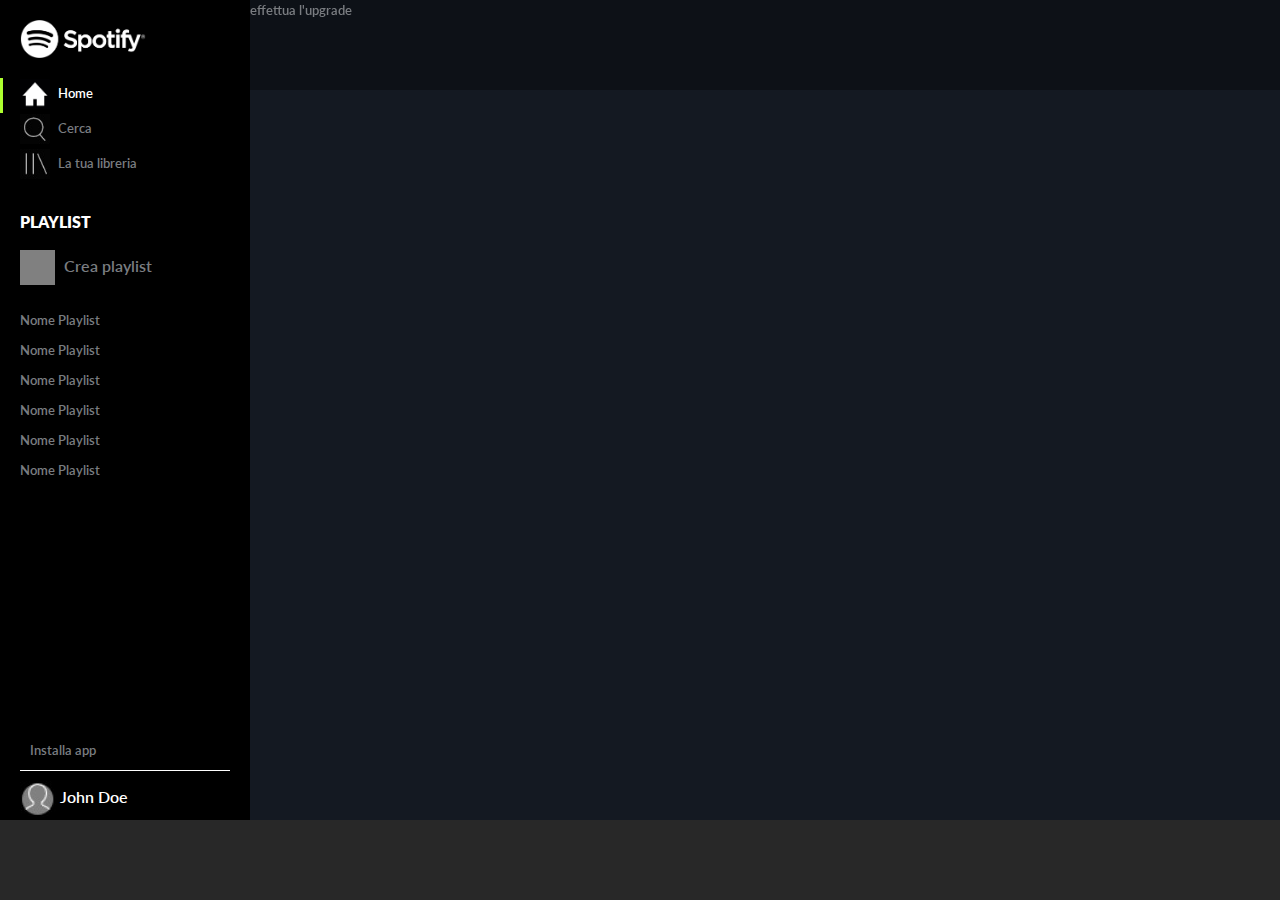
==== index.html @ 32f3afc7 "aggiunti link al nav e cambio colori del sito" ====
<!DOCTYPE html>
<html lang="it" dir="ltr">
  <head>
    <meta charset="utf-8">
    <title>Spotify ms</title>
    <meta name="viewport" content="width-device-width, initial-scale=1.0">
    <!-- Gfonts -->
    <link href="https://fonts.googleapis.com/css2?family=Lato:wght@100;300;400;700;900&display=swap" rel="stylesheet">
    <link href="https://fonts.googleapis.com/css2?family=Montserrat:wght@400;500;600;700;800;900&display=swap" rel="stylesheet">
    <!-- fontawesome -->
    <link rel="stylesheet" href="https://cdnjs.cloudflare.com/ajax/libs/font-awesome/5.15.1/css/all.css" integrity="sha512-f73UKwzP1Oia45eqHpHwzJtFLpvULbhVpEJfaWczo/ZCV5NWSnK4vLDnjTaMps28ocZ05RbI83k2RlQH92zy7A==" crossorigin="anonymous" />
    <!-- bootstrapCDN -->
    <link rel="stylesheet" href="https://stackpath.bootstrapcdn.com/bootstrap/3.4.1/css/bootstrap.min.css" integrity="sha384-HSMxcRTRxnN+Bdg0JdbxYKrThecOKuH5zCYotlSAcp1+c8xmyTe9GYg1l9a69psu" crossorigin="anonymous">
    <!-- ms_CSS -->
    <link rel="stylesheet" href="css/style.css">
  </head>

  <body>
    <!-- wrapper: dimensione viewport-->
    <div id="ms_wrapper">
      <!-- main -->
      <main>

        <!-- ms_main_nav: nav sinistra -->
        <section id="ms_main_nav">
          <div class="ms_nav_top">
            <div class="ms_nav_logo">
              <a href=""><img class="hidden-xs" src="img/Spotify_Logo.png" alt="Logo Spotify"></a>
              <a href=""><img class="visible-xs-block" src="img/spotify_xs.jpeg" alt=""></a>
            </div>

            <div class="ms_nav_menu hidden-xs">
              <ul>
                <li class="ms_active_nav">
                  <a href="">
                    <img src="img/home_nav.jpeg" alt="Home">
                    Home
                  </a>
                </li>
                <li>
                  <a href="">
                    <img src="img/search_nav.jpeg" alt="Search">
                    Cerca
                  </a>
                </li>
                <li>
                  <a href="">
                    <img src="img/libreria_nav.jpeg" alt="Libreria">
                    La tua libreria
                  </a>
                </li>
              </ul>
            </div>
            <!-- nav xs -->
            <div class="ms_nav_menu_xs visible-xs-block">
              <ul>
                <li>
                  <a href=""><img src="img/home_nav.jpeg" alt="Home"></a>
                </li>
                <li>
                  <a href=""><img src="img/search_nav.jpeg" alt="Search"></a>
                </li>
                <li>
                  <a href=""><img src="img/libreria_nav.jpeg" alt="Libreria"></a>
                </li>
              </ul>
            </div>
            <!-- /nav xs -->

            <div class="ms_nav_playlist hidden-xs">
              <h2>PLAYLIST</h2>
              <a href="#" class="ms_btn">
                <span class="ms_plus_playlist">
                  <i class="fas fa-plus"></i>
                  Crea playlist
                </span>
              </a>
              <ul id="ms_playlists">
                <li><a href="">Nome Playlist</a></li>
                <li><a href="">Nome Playlist</a></li>
                <li><a href="">Nome Playlist</a></li>
                <li><a href="">Nome Playlist</a></li>
                <li><a href="">Nome Playlist</a></li>
                <li><a href="">Nome Playlist</a></li>
              </ul>
            </div>
          </div>

          <div id="ms_nav_bottom" class="hidden-xs">
            <a href="#">
              <i class="far fa-arrow-alt-circle-down"></i>
              Installa app
            </a>
            <span>
              <img src="img/john_doe.jpeg" alt="portrait">
              John Doe
            </span>
          </div>
          <!-- ms_bottom XS -->
          <div id="ms_nav_bottom_xs">
            <a href=""><i class="far fa-arrow-alt-circle-down"></i></a>
            <img src="img/john_doe.jpeg" alt="portrait">
          </div>
          <!-- /ms_bottom XS -->
        </section>
        <!-- /ms_main_nav: nav sinistra -->

        <!-- ms_main_content: corpo centrale -->
        <section id="ms_main_content">
          <div class="ms_btn_upgrade">
            <a href="#">effettua l'upgrade</a>
          </div>
        </section>
        <!-- /ms_main_content: corpo centrale -->
      </main>
      <!-- /main -->

      <!-- footer -->
      <footer>
      </footer>
      <!-- /footer -->

    </div>
    <!-- /wrapper: dimensione viewport-->
  </body>

</html>
---- css/style.css ----
*{
  box-sizing: border-box;
  margin: 0;
  padding: 0;
}

body{
  background: black;
  font-family: 'Lato', sans-serif;

}
h2{
  font-size: 16px;
  font-weight: 800;
  color: white;
  margin-bottom: 0;
}
a{
  color: #7A7D81;
  font-weight: 600;
  font-size: 13px;
}
a:hover{
  text-decoration: none;
  color: white;
}

/* <!-- wrapper: dimensione viewport--> */
#ms_wrapper{
  width: 100%;
  height: 100vh;
  background: black;
}
/* <!-- /wrapper: dimensione viewport--> */

/* <!-- main --> */
#ms_wrapper main{
  display: flex;
  height: calc(100% - 80px);
  background: gray;
  overflow-y: hidden;
}

/* <!-- ms_main_nav: nav sinistra --> */
main #ms_main_nav{
  /* background: yellow; */
  /* padding: 20px; */
  width: 250px;
  height: 100%;
  overflow-y: hidden;
  min-height: 480px;
}

#ms_main_nav .ms_nav_top{
  background: black;
  display: flex;
  flex-direction: column;
  width: 100%;
  height: calc(100% - 90px);
  padding: 20px;
  overflow: hidden;
}

.ms_nav_top .ms_nav_logo img{
  width: 60%;
}

.ms_nav_top .ms_nav_menu{
  /* background: pink; */
}
.ms_nav_menu ul{
  padding: 20px 0 0;
  list-style: none;
  /* background: gray; */
}
.ms_nav_menu li{
  height: 35px;
  line-height: 30px;
  /* border: 1px solid black; */
}
.ms_active_nav{
  padding-left: 17px;
  margin-left: -20px;
  border-left: 3px solid #ADFF2F;
}
.ms_active_nav a{
  color: white;
}
.ms_nav_menu li img{
  background: black;
  max-width: 30px;
  min-height: 30px;
  margin-right: 5px;
}

.ms_nav_top .ms_nav_playlist{
  padding: 0 0 20px;
  overflow: hidden;
  /* background: pink; */
}


.ms_nav_playlist .ms_btn{
  display: inline-block;
  margin: 20px 0;
  text-decoration: none;
  color: #7A7D81;
  font-size: 16px;
}
.ms_btn .ms_plus_playlist i{
  display: inline-block;
  width: 35px;
  height: 35px;
  line-height: 35px;
  margin-right: 5px;
  background-color: gray;
  color: black;
  text-align: center;
  vertical-align: middle;
}
.ms_btn:hover{
  color: white;
}
.ms_btn:hover i{
  color: white;
}

.ms_nav_playlist ul{
  list-style: none;
}
.ms_nav_playlist #ms_playlists{
  height: 60%;
  overflow-y: auto;
}
.ms_nav_playlist li{
  height: 30px;
  line-height: 30px;
}


#ms_nav_bottom{
  width: 100%;
  height: 90px;
  padding: 10px 20px;
  background: black;
}
#ms_nav_bottom a{
  display: inline-block;
  padding-bottom: 10px;
}
#ms_nav_bottom i{
  margin-right: 10px;
}
#ms_nav_bottom span{
  display: block;
  font-size: 16px;
  font-weight: 600;
  color: white;
  padding: 10px 0;
  border-top: 1px solid white;
}
/* <!-- /ms_main_nav: nav sinistra --> */

/* <!-- ms_main_content: corpo centrale --> */
#ms_main_content{
  /* height: 100%; */
  width: calc(100% - 250px);
  background: #141922;
  padding: 110px 20px 20px;;
  overflow-y: auto;
}
#ms_main_content .ms_btn_upgrade{
  position: fixed;
  top: 0;
  right: 0;
  width: calc(100% - 250px);
  height: 90px;
  background-color: rgba(0, 0, 0, 0.3);
}
/* <!-- /ms_main_content: corpo centrale --> */
/* <!-- /main --> */

/* <!-- footer --> */
footer{
  width: 100%;
  height: 80px;
  background: #282828;
}
/* <!-- /footer --> */








@media screen and (min-width: 1200px){

}

@media screen and (min-width: 992px) and (max-width: 1199px){

}

@media screen and (min-width: 768px) and (max-width: 991px){

}

@media screen and (max-width: 767px){

  #ms_main_content {
    width: calc(100% - 50px);
  }
  #ms_main_content .ms_btn_upgrade {
    width: calc(100% - 50px);
  }

  main #ms_main_nav {
    width: 50px;
    height: 100%;
    overflow-y: hidden;
    min-height: 480px;
  }
  #ms_main_nav .ms_nav_top {
    padding: 10px;
  }

  .ms_nav_logo img.visible-xs-block{
    min-width: 30px;
  }

  .ms_nav_menu_xs{
    padding-top: 10px;
  }
  .ms_nav_menu_xs img{
    max-width: 30px;
    padding-bottom: 5px;;
  }

  #ms_nav_bottom_xs{
    width: 100%;
    height: 90px;
    padding: 10px;
    background: black;
  }
  #ms_nav_bottom_xs i{
    display: block;
    text-align: center;
    color: #737373;
    padding: 8px 0 20px;
    font-size: 15px;
  }
  #ms_nav_bottom_xs img{
    max-width: 30px;
  }

}
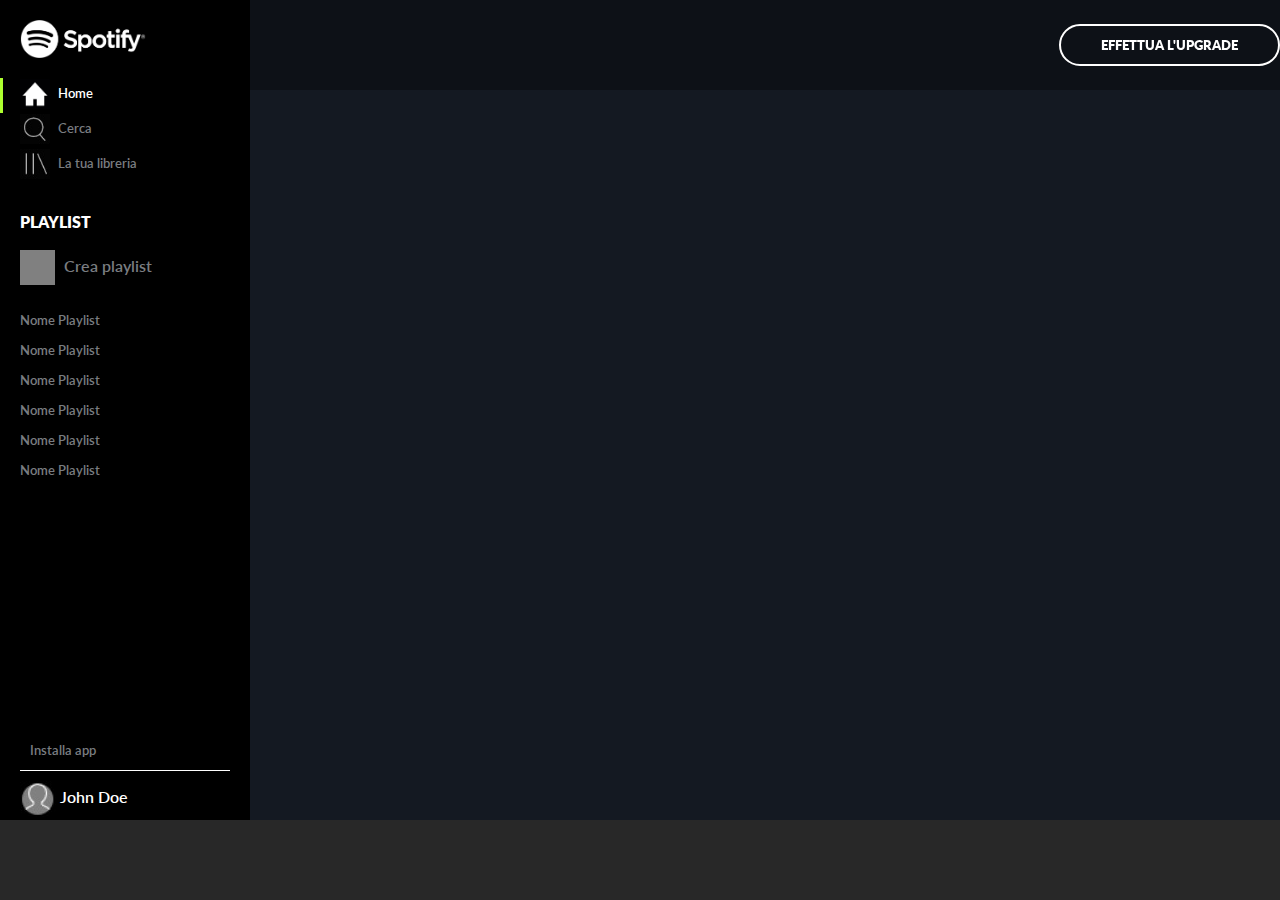
==== commit 5c2956b6: "fixed top & transition" ====
--- a/index.html
+++ b/index.html
@@ -108,7 +108,7 @@
         <!-- ms_main_content: corpo centrale -->
         <section id="ms_main_content">
           <div class="ms_btn_upgrade">
-            <a href="#">effettua l'upgrade</a>
+            <a href="#">EFFETTUA L'UPGRADE</a>
           </div>
         </section>
         <!-- /ms_main_content: corpo centrale -->
--- a/css/style.css
+++ b/css/style.css
@@ -175,7 +175,22 @@
   right: 0;
   width: calc(100% - 250px);
   height: 90px;
+  display: flex;
+  justify-content: flex-end;
+  align-items: center;
   background-color: rgba(0, 0, 0, 0.3);
+}
+.ms_btn_upgrade a{
+  display: block;
+  border: 2px solid white;
+  border-radius: 50px;
+  padding: 10px 40px;
+  font-weight: 800;
+  color: white;
+}
+.ms_btn_upgrade a:hover{
+  transition: padding 0.1s;
+  padding: 15px 45px;
 }
 /* <!-- /ms_main_content: corpo centrale --> */
 /* <!-- /main --> */
@@ -220,7 +235,7 @@
     width: 50px;
     height: 100%;
     overflow-y: hidden;
-    min-height: 480px;
+    min-height: 250px;
   }
   #ms_main_nav .ms_nav_top {
     padding: 10px;
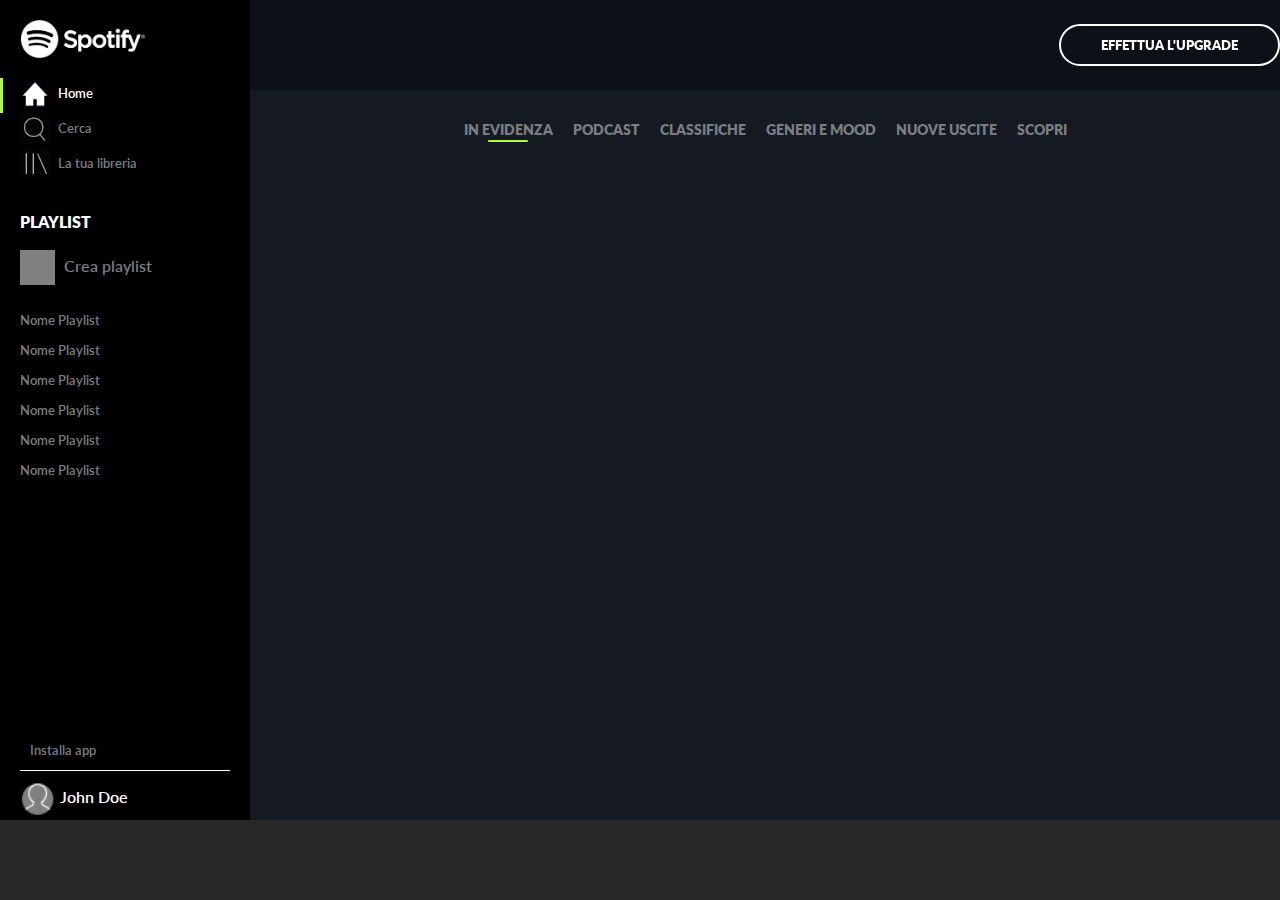
==== commit a2b6dfea: "pager & active" ====
--- a/index.html
+++ b/index.html
@@ -107,9 +107,24 @@
 
         <!-- ms_main_content: corpo centrale -->
         <section id="ms_main_content">
-          <div class="ms_btn_upgrade">
+          <!-- fixed top -->
+          <div id="ms_btn_upgrade">
             <a href="#">EFFETTUA L'UPGRADE</a>
           </div>
+          <!-- /fixed top -->
+
+          <!-- pager -->
+          <div id="pager">
+            <ul>
+              <li class="active"><a href="">in evidenza</a></li>
+              <li><a href="">podcast</a></li>
+              <li><a href="">classifiche</a></li>
+              <li><a href="">generi e mood</a></li>
+              <li><a href="">nuove uscite</a></li>
+              <li><a href="">scopri</a></li>
+            </ul>
+          </div>
+          <!-- /pager -->
         </section>
         <!-- /ms_main_content: corpo centrale -->
       </main>
--- a/css/style.css
+++ b/css/style.css
@@ -23,6 +23,9 @@
 a:hover{
   text-decoration: none;
   color: white;
+}
+ul{
+  list-style: none;
 }
 
 /* <!-- wrapper: dimensione viewport--> */
@@ -162,14 +165,15 @@
 /* <!-- /ms_main_nav: nav sinistra --> */
 
 /* <!-- ms_main_content: corpo centrale --> */
+/* <!-- fixed top --> */
 #ms_main_content{
   /* height: 100%; */
   width: calc(100% - 250px);
   background: #141922;
-  padding: 110px 20px 20px;;
+  padding: 110px 20px 20px;
   overflow-y: auto;
 }
-#ms_main_content .ms_btn_upgrade{
+#ms_main_content #ms_btn_upgrade{
   position: fixed;
   top: 0;
   right: 0;
@@ -180,7 +184,7 @@
   align-items: center;
   background-color: rgba(0, 0, 0, 0.3);
 }
-.ms_btn_upgrade a{
+#ms_btn_upgrade a{
   display: block;
   border: 2px solid white;
   border-radius: 50px;
@@ -188,10 +192,38 @@
   font-weight: 800;
   color: white;
 }
-.ms_btn_upgrade a:hover{
+#ms_btn_upgrade a:hover{
   transition: padding 0.1s;
   padding: 15px 45px;
 }
+/* <!-- /fixed top --> */
+
+/* <!-- pager --> */
+#pager ul{
+  display: flex;
+  justify-content: center;
+  flex-wrap: wrap;
+  text-transform: uppercase;
+}
+#pager .active::after {
+  content: "";
+  display: block;
+  width: 40px;
+  height: 2px;
+  margin: auto;
+  border-radius: 3px;
+  background-color: #ADFF2F;
+}
+#pager li{
+  padding: 10px 10px;
+}
+#pager li a{
+  font-weight: 800;
+  font-size: 14px;
+}
+/* <!-- /pager --> */
+
+
 /* <!-- /ms_main_content: corpo centrale --> */
 /* <!-- /main --> */
 
@@ -227,7 +259,7 @@
   #ms_main_content {
     width: calc(100% - 50px);
   }
-  #ms_main_content .ms_btn_upgrade {
+  #ms_main_content #ms_btn_upgrade {
     width: calc(100% - 50px);
   }
 
@@ -270,4 +302,8 @@
     max-width: 30px;
   }
 
-}
+  #pager li a {
+    font-weight: 600;
+    font-size: 12px;
+  }
+}
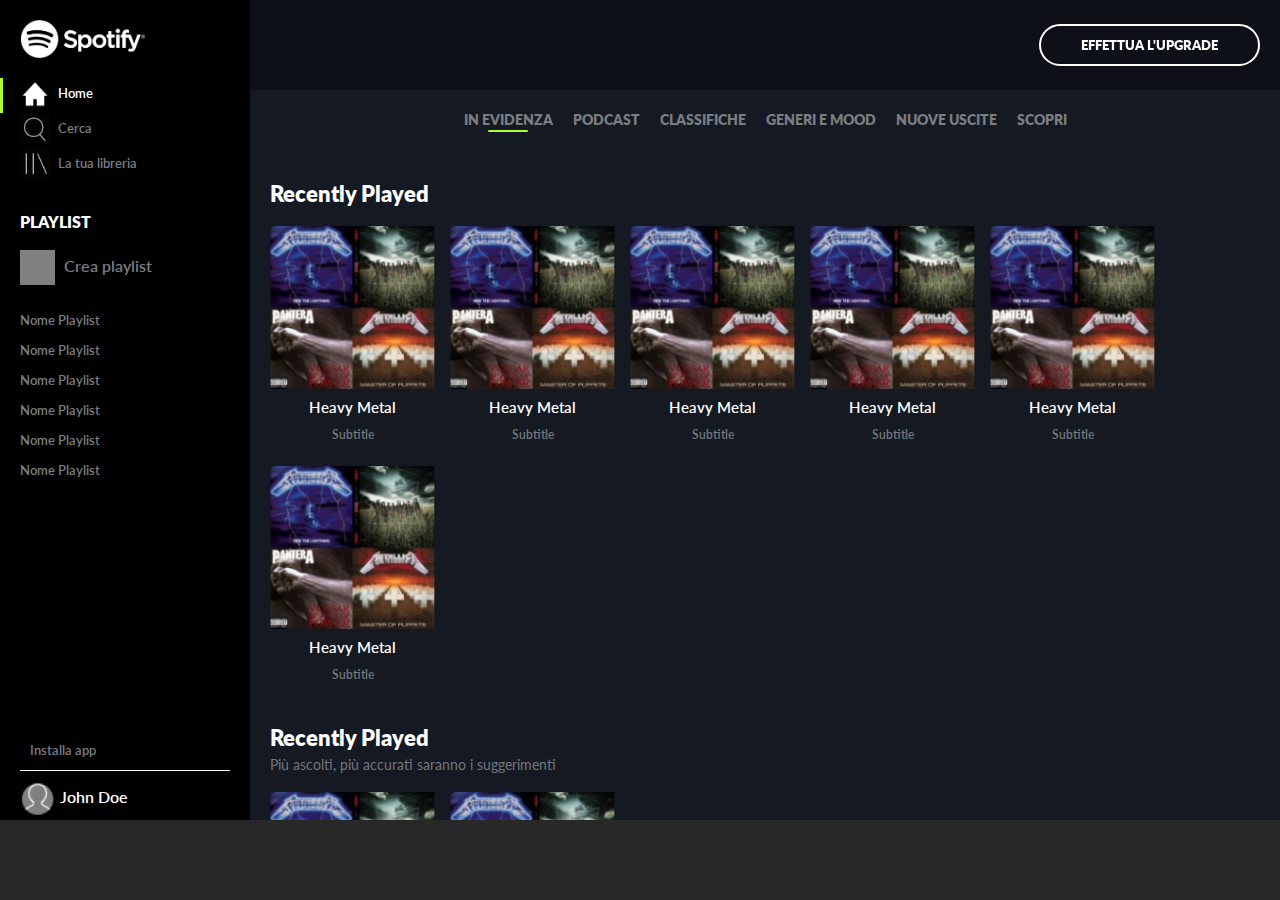
==== commit 499de579: "corpo main completato, responsive, layover" ====
--- a/index.html
+++ b/index.html
@@ -114,9 +114,9 @@
           <!-- /fixed top -->
 
           <!-- pager -->
-          <div id="pager">
+          <div id="ms_pager">
             <ul>
-              <li class="active"><a href="">in evidenza</a></li>
+              <li class="ms_active"><a href="">in evidenza</a></li>
               <li><a href="">podcast</a></li>
               <li><a href="">classifiche</a></li>
               <li><a href="">generi e mood</a></li>
@@ -125,6 +125,150 @@
             </ul>
           </div>
           <!-- /pager -->
+
+          <!-- categorie musica -->
+          <div id="ms_category">
+            <div class="ms_recently">
+              <h2>Recently Played</h2>
+              <div class="ms_section_music">
+                <div class="ms_album">
+                  <a href="">
+                    <div class="ms_album_item">
+                      <img src="img/heavy-metal.jpeg" alt="Heavy Metal">
+                      <div class="album_item_layover">
+                        <i class="far fa-play-circle"></i>
+                      </div>
+                    </div>
+                    <h4>Heavy Metal</h4>
+                    <figcaption>Subtitle</figcaption>
+                  </a>
+                </div>
+                <div class="ms_album">
+                  <a href="">
+                    <div class="ms_album_item">
+                      <img src="img/heavy-metal.jpeg" alt="Heavy Metal">
+                      <div class="album_item_layover">
+                        <i class="far fa-play-circle"></i>
+                      </div>
+                    </div>
+                    <h4>Heavy Metal</h4>
+                    <figcaption>Subtitle</figcaption>
+                  </a>
+                </div>
+                <div class="ms_album">
+                  <a href="">
+                    <div class="ms_album_item">
+                      <img src="img/heavy-metal.jpeg" alt="Heavy Metal">
+                      <div class="album_item_layover">
+                        <i class="far fa-play-circle"></i>
+                      </div>
+                    </div>
+                    <h4>Heavy Metal</h4>
+                    <figcaption>Subtitle</figcaption>
+                  </a>
+                </div>
+                <div class="ms_album">
+                  <a href="">
+                    <div class="ms_album_item">
+                      <img src="img/heavy-metal.jpeg" alt="Heavy Metal">
+                      <div class="album_item_layover">
+                        <i class="far fa-play-circle"></i>
+                      </div>
+                    </div>
+                    <h4>Heavy Metal</h4>
+                    <figcaption>Subtitle</figcaption>
+                  </a>
+                </div>
+                <div class="ms_album">
+                  <a href="">
+                    <div class="ms_album_item">
+                      <img src="img/heavy-metal.jpeg" alt="Heavy Metal">
+                      <div class="album_item_layover">
+                        <i class="far fa-play-circle"></i>
+                      </div>
+                    </div>
+                    <h4>Heavy Metal</h4>
+                    <figcaption>Subtitle</figcaption>
+                  </a>
+                </div>
+                <div class="ms_album">
+                  <a href="">
+                    <div class="ms_album_item">
+                      <img src="img/heavy-metal.jpeg" alt="Heavy Metal">
+                      <div class="album_item_layover">
+                        <i class="far fa-play-circle"></i>
+                      </div>
+                    </div>
+                    <h4>Heavy Metal</h4>
+                    <figcaption>Subtitle</figcaption>
+                  </a>
+                </div>
+              </div>
+            </div>
+
+            <div class="ms_john_doe">
+              <h2>Recently Played</h2>
+              <p>Più ascolti, più accurati saranno i suggerimenti</p>
+              <div class="ms_section_music">
+                <div class="ms_album">
+                  <a href="">
+                    <div class="ms_album_item">
+                      <img src="img/heavy-metal.jpeg" alt="Heavy Metal">
+                      <div class="album_item_layover">
+                        <i class="far fa-play-circle"></i>
+                      </div>
+                    </div>
+                    <h4>Heavy Metal</h4>
+                    <figcaption>Subtitle</figcaption>
+                  </a>
+                </div>
+                <div class="ms_album">
+                  <a href="">
+                    <div class="ms_album_item">
+                      <img src="img/heavy-metal.jpeg" alt="Heavy Metal">
+                      <div class="album_item_layover">
+                        <i class="far fa-play-circle"></i>
+                      </div>
+                    </div>
+                    <h4>Heavy Metal</h4>
+                    <figcaption>Subtitle</figcaption>
+                  </a>
+                </div>
+              </div>
+            </div>
+
+            <div class="ms_popolari">
+              <h2>Recently Played</h2>
+              <p>Più ascolti, più accurati saranno i suggerimenti</p>
+              <div class="ms_section_music">
+                <div class="ms_album">
+                  <a href="">
+                    <div class="ms_album_item">
+                      <img src="img/heavy-metal.jpeg" alt="Heavy Metal">
+                      <div class="album_item_layover">
+                        <i class="far fa-play-circle"></i>
+                      </div>
+                    </div>
+                    <h4>Heavy Metal</h4>
+                    <figcaption>Subtitle</figcaption>
+                  </a>
+                </div>
+                <div class="ms_album">
+                  <a href="">
+                    <div class="ms_album_item">
+                      <img src="img/heavy-metal.jpeg" alt="Heavy Metal">
+                      <div class="album_item_layover">
+                        <i class="far fa-play-circle"></i>
+                      </div>
+                    </div>
+                    <h4>Heavy Metal</h4>
+                    <figcaption>Subtitle</figcaption>
+                  </a>
+                </div>
+              </div>
+            </div>
+          </div>
+          <!-- /categorie musica -->
         </section>
         <!-- /ms_main_content: corpo centrale -->
       </main>
--- a/css/style.css
+++ b/css/style.css
@@ -14,6 +14,10 @@
   font-weight: 800;
   color: white;
   margin-bottom: 0;
+}
+p{
+  margin: -15px 0 17px;
+  color: #75777C;
 }
 a{
   color: #7A7D81;
@@ -183,12 +187,14 @@
   justify-content: flex-end;
   align-items: center;
   background-color: rgba(0, 0, 0, 0.3);
+  z-index: 2;
 }
 #ms_btn_upgrade a{
   display: block;
   border: 2px solid white;
   border-radius: 50px;
   padding: 10px 40px;
+  margin-right: 20px;
   font-weight: 800;
   color: white;
 }
@@ -199,13 +205,13 @@
 /* <!-- /fixed top --> */
 
 /* <!-- pager --> */
-#pager ul{
+#ms_pager ul{
   display: flex;
   justify-content: center;
   flex-wrap: wrap;
   text-transform: uppercase;
 }
-#pager .active::after {
+#ms_pager .ms_active::after{
   content: "";
   display: block;
   width: 40px;
@@ -214,16 +220,91 @@
   border-radius: 3px;
   background-color: #ADFF2F;
 }
-#pager li{
-  padding: 10px 10px;
-}
-#pager li a{
+#ms_pager li{
+  padding: 0 10px 10px;
+}
+#ms_pager li a{
   font-weight: 800;
   font-size: 14px;
 }
 /* <!-- /pager --> */
 
-
+/* <!-- categorie musica --> */
+
+/* <!-- /categorie musica --> */
+#ms_category{
+  padding: 10px 0;
+}
+#ms_category h2{
+  font-size: 22px;
+  padding-bottom: 20px;
+}
+.ms_section_music{
+  /* background: green; */
+  display: flex;
+  flex-wrap: wrap;
+}
+.ms_section_music .ms_album{
+  /* background: lime; */
+  width: 180px;
+  height: 240px;
+  padding-right: 15px;
+}
+.ms_album .ms_album_item{
+  position: relative;
+  overflow: hidden;
+}
+.ms_album_item img{
+  width: 100%;
+}
+.album_item_layover {
+  position: absolute;
+  top: 0;
+  left: 0;
+  width: 100%;
+  height: 100%;
+  background-color: rgba(0, 0, 0, 0.8);
+  opacity: 0;
+}
+.album_item_layover i {
+  position: absolute;
+  top: 50%;
+  left: 50%;
+  transform: translate(-50%, -50%);
+  font-size: 60px;
+  color: white;
+}
+.ms_album_item:hover .album_item_layover {
+  opacity: 1;
+}
+.ms_album h4{
+  color: white;
+  font-weight: 600;
+  font-size: 15px;
+  text-align: center;
+}
+.ms_album figcaption{
+  font-size: 12px;
+  color: #74777C;
+  text-align: center;
+}
+.ms_album a:hover{
+  color: #74777C;
+}
+
+.ms_popolari .ms_album_item img{
+  border-radius: 50%;
+}
+.ms_popolari .album_item_layover{
+  position: absolute;
+  top: 0;
+  left: 0;
+  width: 100%;
+  height: 100%;
+  background-color: rgba(0, 0, 0, 0.8);
+  opacity: 0;
+  border-radius: 50%;
+}
 /* <!-- /ms_main_content: corpo centrale --> */
 /* <!-- /main --> */
 
@@ -251,6 +332,9 @@
 }
 
 @media screen and (min-width: 768px) and (max-width: 991px){
+
+  /* <!-- categorie musica --> */
+  /* <!-- /categorie musica --> */
 
 }
 
@@ -302,8 +386,15 @@
     max-width: 30px;
   }
 
-  #pager li a {
+  #ms_pager li a {
     font-weight: 600;
     font-size: 12px;
   }
-}
+
+  /* <!-- categorie musica --> */
+  .ms_section_music .ms_album {
+    width: 140px;
+    height: 190px;
+  }
+  /* <!-- /categorie musica --> */
+}
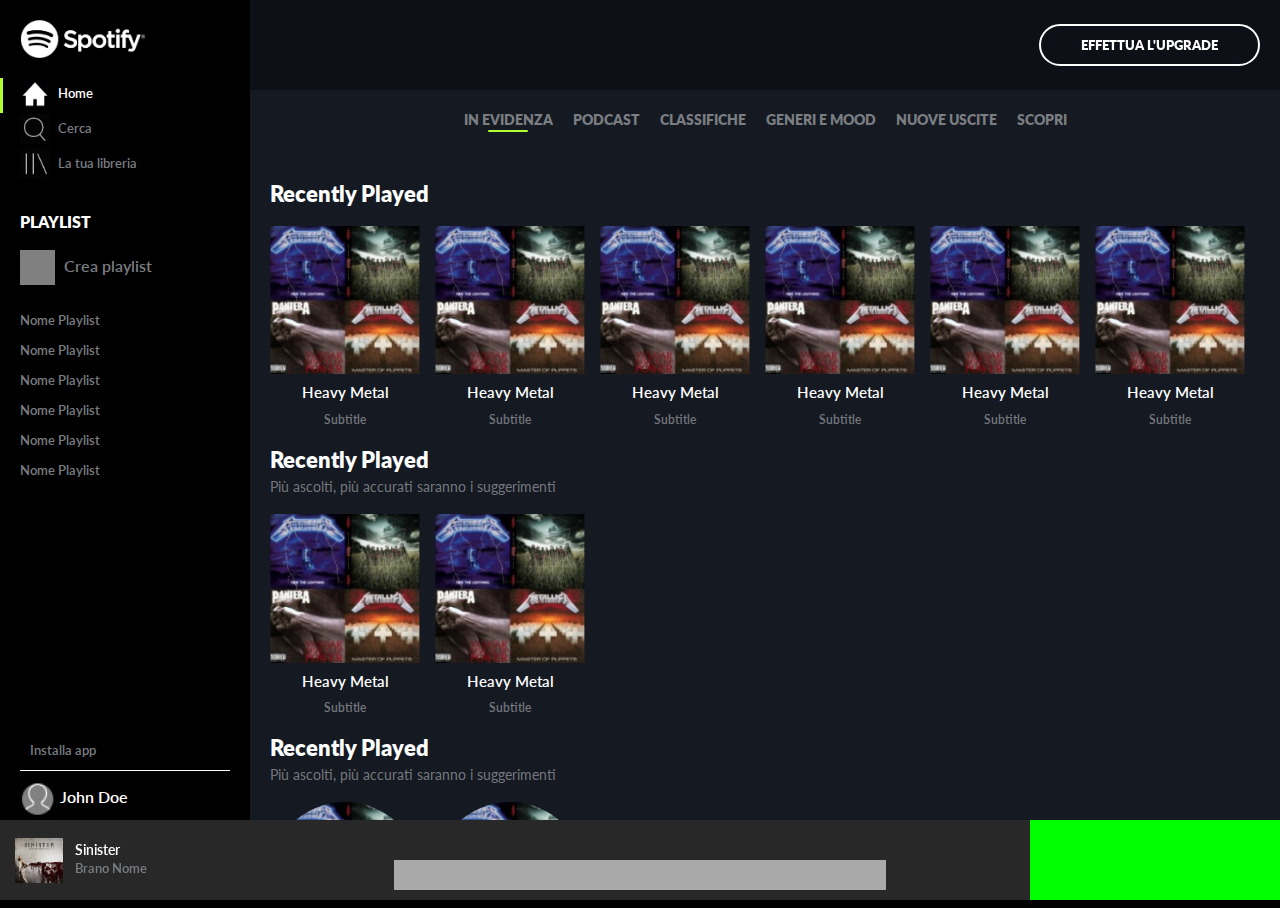
==== commit 4703c2bf: "footer 50%" ====
--- a/index.html
+++ b/index.html
@@ -276,6 +276,36 @@
 
       <!-- footer -->
       <footer>
+        <div class="ms_song_data">
+          <div class="ms_song_cover">
+            <img src="img/sinister.jpg" alt="">
+          </div>
+          <div class="ms_song_name">
+            <h4>Sinister</h4>
+            <a href="#">Brano Nome</a>
+          </div>
+          <div class="ms_song_liked">
+            <a href=""><i class="far fa-heart"></i></a>
+            <a href=""><i class="far fa-folder"></i></a>
+          </div>
+        </div>
+        <div class="ms_player_controller">
+          <div class="ms_controller_top">
+            <ul>
+              <li><a href=""><i class="fas fa-random"></i></a></li>
+              <li><a href=""><i class="fas fa-step-backward"></i></a></li>
+              <li><a class="ms_play" href=""><i class="far fa-play-circle"></i></a></li>
+              <li><a href=""><i class="fas fa-step-forward"></i></a></li>
+              <li><a href=""><i class="fas fa-redo-alt"></i></a></li>
+            </ul>
+          </div>
+          <div class="ms_controller_bottom">
+
+          </div>
+        </div>
+        <div class="ms_player_audio">
+
+        </div>
       </footer>
       <!-- /footer -->
 
--- a/css/style.css
+++ b/css/style.css
@@ -214,7 +214,7 @@
 #ms_pager .ms_active::after{
   content: "";
   display: block;
-  width: 40px;
+  width: 45%;
   height: 2px;
   margin: auto;
   border-radius: 3px;
@@ -246,9 +246,9 @@
 }
 .ms_section_music .ms_album{
   /* background: lime; */
-  width: 180px;
-  height: 240px;
+  width: calc(100% / 6);
   padding-right: 15px;
+  text-align: center;
 }
 .ms_album .ms_album_item{
   position: relative;
@@ -281,12 +281,12 @@
   color: white;
   font-weight: 600;
   font-size: 15px;
-  text-align: center;
+  /* text-align: center; */
 }
 .ms_album figcaption{
   font-size: 12px;
   color: #74777C;
-  text-align: center;
+  /* text-align: center; */
 }
 .ms_album a:hover{
   color: #74777C;
@@ -310,10 +310,98 @@
 
 /* <!-- footer --> */
 footer{
+  display: flex;
+  justify-content: space-between;
   width: 100%;
   height: 80px;
   background: #282828;
 }
+
+.ms_song_data{
+  /* background: lime; */
+  display: flex;
+  align-items: center;
+  width: 250px;
+  height: 100%;
+}
+.ms_song_data .ms_song_cover{
+  /* background: white; */
+  width: 25%;
+  padding: 10% 0 10% 6%;
+}
+.ms_song_cover img{
+  width: 100%;
+  height: 45px;
+  object-fit: cover;
+  object-position: center;
+}
+.ms_song_data .ms_song_name{
+  /* background: gray; */
+  width: 50%;
+  padding-left: 5%;
+}
+.ms_song_name h4{
+  color: white;
+  font-weight: 600;
+  font-size: 14px;
+  margin: 0;
+}
+.ms_song_data .ms_song_liked{
+  /* background: white; */
+  display: flex;
+  justify-content: flex-end;
+  width: 25%;
+}
+.ms_song_liked i{
+  padding: 5px;
+  font-size: 17px;
+}
+
+.ms_player_controller{
+  /* background: black; */
+  width: 40%;
+  height: 100%;
+  padding: 10px;
+  flex-shrink: 0;
+}
+.ms_player_controller .ms_controller_top{
+  /* background: lightgrey; */
+  display: flex;
+  justify-content: center;
+  align-items: center;
+  width: 100%;
+  height: 50%;
+}
+.ms_controller_top ul{
+  display: flex;
+  align-items: center;
+  margin: 0;
+}
+.ms_controller_top a{
+  padding: 10px;
+  line-height: 0;
+  font-size: 17px;
+  color: white;
+}
+.ms_controller_top .ms_play{
+  /* background: black; */
+  font-size: 29px;
+}
+.ms_controller_top .ms_play:hover{
+  color: white;
+  transition: padding 0.2s;
+  font-size: 33px;
+}
+.ms_player_controller .ms_controller_bottom{
+  background: darkgrey;
+  width: 100%;
+  height: 50%;
+}
+.ms_player_audio{
+  width: 250px;
+  height: 100%;
+  background: lime;
+}
 /* <!-- /footer --> */
 
 
@@ -327,15 +415,22 @@
 
 }
 
-@media screen and (min-width: 992px) and (max-width: 1199px){
-
-}
-
-@media screen and (min-width: 768px) and (max-width: 991px){
-
-  /* <!-- categorie musica --> */
-  /* <!-- /categorie musica --> */
-
+@media screen and (max-width: 1199px){
+
+  .ms_section_music .ms_album{
+    width: calc(100% / 4);
+  }
+}
+
+@media screen and (max-width: 991px){
+
+  .ms_section_music .ms_album{
+    width: calc(100% / 2);
+  }
+
+  .ms_player_controller{
+    width: 50%;
+  }
 }
 
 @media screen and (max-width: 767px){
@@ -392,9 +487,6 @@
   }
 
   /* <!-- categorie musica --> */
-  .ms_section_music .ms_album {
-    width: 140px;
-    height: 190px;
-  }
+
   /* <!-- /categorie musica --> */
 }
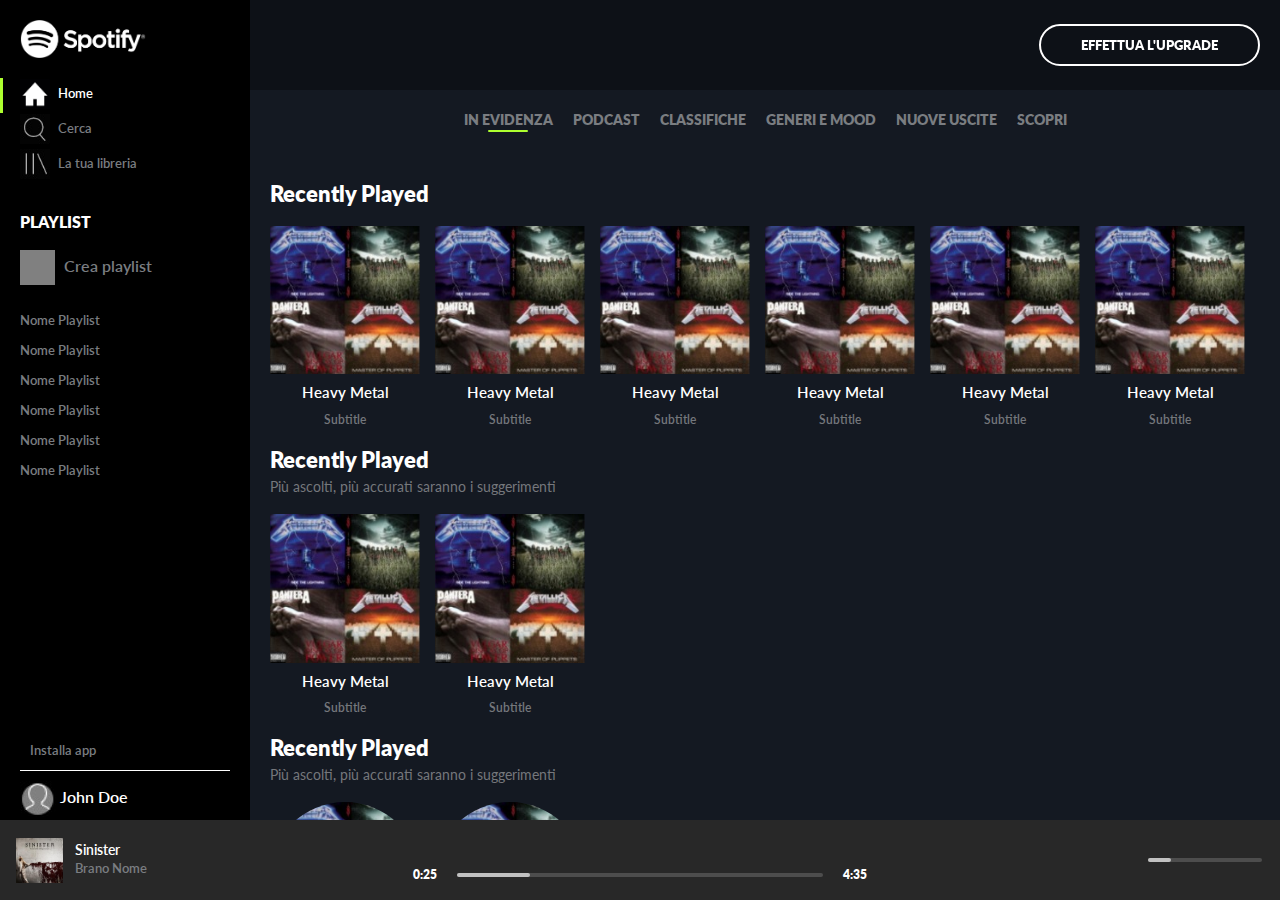
==== commit f5307557: "fine lavori" ====
--- a/index.html
+++ b/index.html
@@ -289,6 +289,7 @@
             <a href=""><i class="far fa-folder"></i></a>
           </div>
         </div>
+
         <div class="ms_player_controller">
           <div class="ms_controller_top">
             <ul>
@@ -300,11 +301,31 @@
             </ul>
           </div>
           <div class="ms_controller_bottom">
-
+            <span>0:25</span>
+            <div class="ms_time">
+              <div class="ms_time_passed">
+                <a href=""><i class="fas fa-circle"></i></a>
+              </div>
+            </div>
+            <span>4:35</span>
           </div>
         </div>
+
         <div class="ms_player_audio">
-
+          <div class="ms_player_audio_left">
+            <ul>
+              <li><a href=""><i class="fas fa-list"></i></a></li>
+              <li><a href=""><i class="fas fa-desktop"></i></a></li>
+              <li><a href=""><i class="fas fa-volume-up"></i></a></li>
+            </ul>
+          </div>
+          <div class="ms_player_audio_right">
+            <div class="ms_time">
+              <div class="ms_time_passed">
+                <a href=""><i class="fas fa-circle"></i></a>
+              </div>
+            </div>
+          </div>
         </div>
       </footer>
       <!-- /footer -->
--- a/css/style.css
+++ b/css/style.css
@@ -326,11 +326,13 @@
 }
 .ms_song_data .ms_song_cover{
   /* background: white; */
+  display: flex;
+  align-items: center;
+  justify-content: flex-end;
   width: 25%;
-  padding: 10% 0 10% 6%;
 }
 .ms_song_cover img{
-  width: 100%;
+  width: 75%;
   height: 45px;
   object-fit: cover;
   object-position: center;
@@ -393,14 +395,90 @@
   font-size: 33px;
 }
 .ms_player_controller .ms_controller_bottom{
-  background: darkgrey;
+  /* background: darkgrey; */
+  display: flex;
+  justify-content: center;
+  align-items: center;
   width: 100%;
   height: 50%;
 }
+.ms_controller_bottom span{
+  /* background: gray; */
+  display: inline-block;
+  width: 13%;
+  text-align: center;
+  color: white;
+  font-size: 12px;
+  font-weight: 800;
+}
+.ms_controller_bottom .ms_time{
+  background: #4D4D4D;
+  border-radius: 15px;
+  width: 76%;
+  height: 4px;
+}
+.ms_time .ms_time_passed{
+  position: relative;
+  background: #C1C1C1;
+  border-radius: 15px;
+  width: 20%;
+  height: 4px;
+}
+.ms_time_passed a{
+  position: absolute;
+  top: 50%;
+  left: 100%;
+  transform: translate(-50%, -50%);
+  display: none;
+}
+.ms_controller_bottom:hover a{
+  color: #ADFF2F;
+  display: block;
+}
+.ms_controller_bottom:hover .ms_time_passed{
+  background: #ADFF2F;
+}
+
 .ms_player_audio{
+  /* background: lime; */
+  display: flex;
   width: 250px;
   height: 100%;
-  background: lime;
+}
+.ms_player_audio_left{
+  /* background: green; */
+  display: flex;
+  align-items: center;
+  justify-content: flex-end;
+  width: 40%;
+}
+.ms_player_audio_left ul{
+  display: flex;
+  margin: 0
+}
+.ms_player_audio_left ul a{
+  padding-left: 15px;
+  color: white;
+}
+.ms_player_audio_right{
+  /* background: lightgreen; */
+  display: flex;
+  justify-content: center;
+  align-items: center;
+  width: 60%;
+}
+.ms_player_audio_right .ms_time{
+  background: #4D4D4D;
+  border-radius: 15px;
+  width: 76%;
+  height: 4px;
+}
+.ms_player_audio_right:hover a{
+  color: #ADFF2F;
+  display: block;
+}
+.ms_player_audio_right:hover .ms_time_passed{
+  background: #ADFF2F;
 }
 /* <!-- /footer --> */
 
@@ -416,20 +494,24 @@
 }
 
 @media screen and (max-width: 1199px){
+
+
+}
+
+@media screen and (max-width: 991px){
 
   .ms_section_music .ms_album{
     width: calc(100% / 4);
   }
-}
-
-@media screen and (max-width: 991px){
-
-  .ms_section_music .ms_album{
-    width: calc(100% / 2);
-  }
 
   .ms_player_controller{
-    width: 50%;
+    width: 45%;
+  }
+  .ms_controller_bottom span {
+    width: 15%;
+  }
+  .ms_controller_bottom .ms_time {
+    width: 70%;
   }
 }
 
@@ -486,6 +568,48 @@
     font-size: 12px;
   }
 
+  .ms_section_music .ms_album{
+    width: calc(100% / 2);
+  }
+
+  .ms_song_cover img {
+    height: 35px;
+  }
+  .ms_song_name h4 {
+    font-size: 12px;
+  }
+  .ms_song_name a {
+    font-size: 10px;
+    line-height: 0
+  }
+  .ms_song_data .ms_song_liked {
+    flex-direction: column;
+  }
+  .ms_song_liked i {
+    padding: 1px;
+    font-size: 15px;
+  }
+
+  .ms_player_controller{
+    width: 45%;
+  }
+  .ms_controller_bottom span {
+    width: 20%;
+  }
+  .ms_controller_bottom .ms_time {
+    width: 45%;
+  }
+
+  .ms_controller_top a {
+    padding: 5px;
+    font-size: 10px;
+  }
+
+  .ms_player_audio_left ul a {
+    padding-left: 5px;
+    color: white;
+    font-size: 12px;
+  }
   /* <!-- categorie musica --> */
 
   /* <!-- /categorie musica --> */
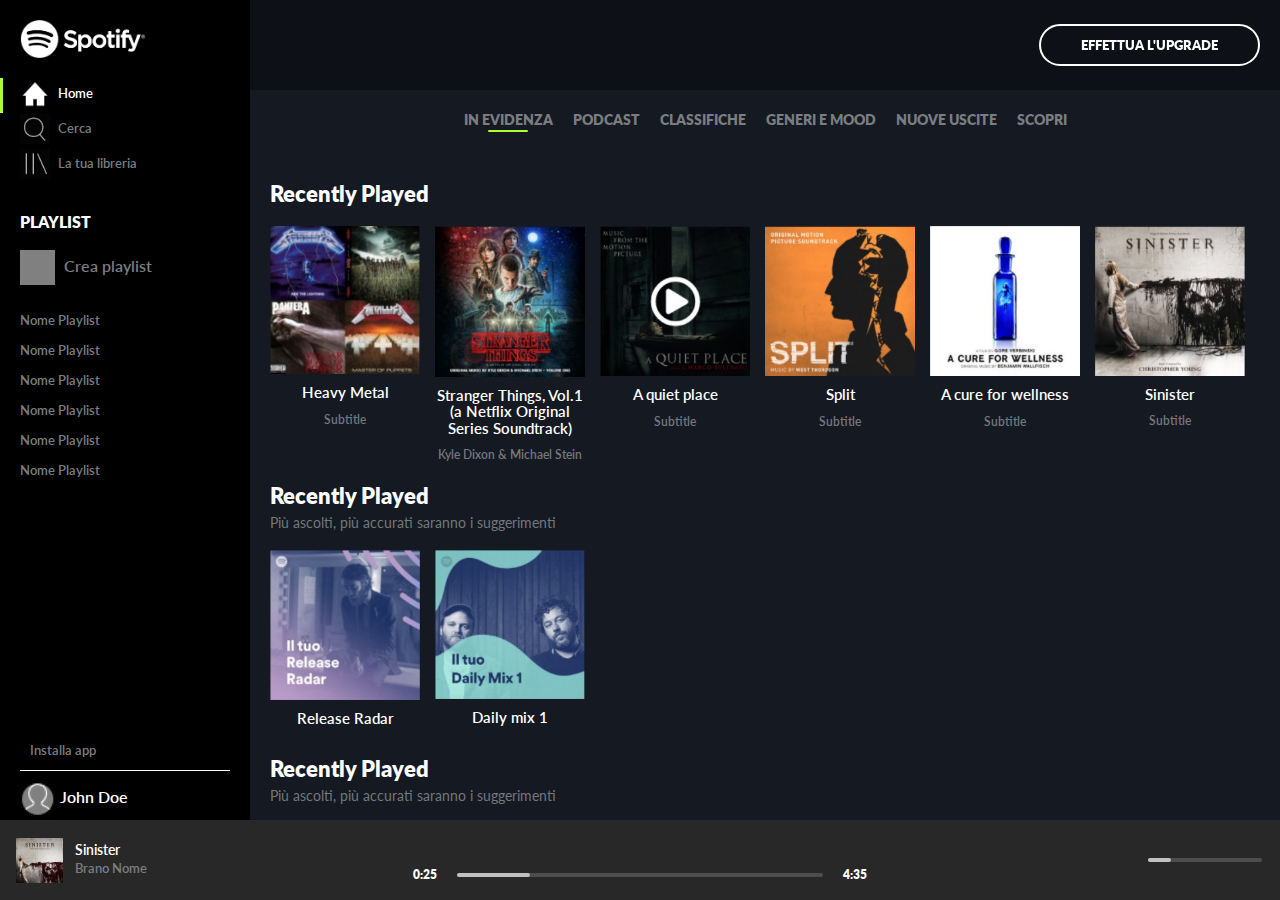
==== commit 5fa4de06: "aggiornate immagini" ====
--- a/index.html
+++ b/index.html
@@ -134,73 +134,73 @@
                 <div class="ms_album">
                   <a href="">
                     <div class="ms_album_item">
-                      <img src="img/heavy-metal.jpeg" alt="Heavy Metal">
+                      <img src="img/heavy-metal.jpeg" alt="Cover">
                       <div class="album_item_layover">
                         <i class="far fa-play-circle"></i>
                       </div>
                     </div>
                     <h4>Heavy Metal</h4>
-                    <figcaption>Subtitle</figcaption>
-                  </a>
-                </div>
-                <div class="ms_album">
-                  <a href="">
-                    <div class="ms_album_item">
-                      <img src="img/heavy-metal.jpeg" alt="Heavy Metal">
-                      <div class="album_item_layover">
-                        <i class="far fa-play-circle"></i>
-                      </div>
-                    </div>
-                    <h4>Heavy Metal</h4>
-                    <figcaption>Subtitle</figcaption>
-                  </a>
-                </div>
-                <div class="ms_album">
-                  <a href="">
-                    <div class="ms_album_item">
-                      <img src="img/heavy-metal.jpeg" alt="Heavy Metal">
-                      <div class="album_item_layover">
-                        <i class="far fa-play-circle"></i>
-                      </div>
-                    </div>
-                    <h4>Heavy Metal</h4>
-                    <figcaption>Subtitle</figcaption>
-                  </a>
-                </div>
-                <div class="ms_album">
-                  <a href="">
-                    <div class="ms_album_item">
-                      <img src="img/heavy-metal.jpeg" alt="Heavy Metal">
-                      <div class="album_item_layover">
-                        <i class="far fa-play-circle"></i>
-                      </div>
-                    </div>
-                    <h4>Heavy Metal</h4>
-                    <figcaption>Subtitle</figcaption>
-                  </a>
-                </div>
-                <div class="ms_album">
-                  <a href="">
-                    <div class="ms_album_item">
-                      <img src="img/heavy-metal.jpeg" alt="Heavy Metal">
-                      <div class="album_item_layover">
-                        <i class="far fa-play-circle"></i>
-                      </div>
-                    </div>
-                    <h4>Heavy Metal</h4>
-                    <figcaption>Subtitle</figcaption>
-                  </a>
-                </div>
-                <div class="ms_album">
-                  <a href="">
-                    <div class="ms_album_item">
-                      <img src="img/heavy-metal.jpeg" alt="Heavy Metal">
-                      <div class="album_item_layover">
-                        <i class="far fa-play-circle"></i>
-                      </div>
-                    </div>
-                    <h4>Heavy Metal</h4>
-                    <figcaption>Subtitle</figcaption>
+                    <div class="ms_figcaption">Subtitle</div>
+                  </a>
+                </div>
+                <div class="ms_album">
+                  <a href="">
+                    <div class="ms_album_item">
+                      <img src="img/stranger-things.jpeg" alt="Cover">
+                      <div class="album_item_layover">
+                        <i class="far fa-play-circle"></i>
+                      </div>
+                    </div>
+                    <h4>Stranger Things, Vol.1 (a Netflix Original Series Soundtrack)</h4>
+                    <div class="ms_figcaption">Kyle Dixon & Michael Stein</div>
+                  </a>
+                </div>
+                <div class="ms_album">
+                  <a href="">
+                    <div class="ms_album_item">
+                      <img src="img/quiet-place.jpeg" alt="Cover">
+                      <div class="album_item_layover">
+                        <i class="far fa-play-circle"></i>
+                      </div>
+                    </div>
+                    <h4>A quiet place</h4>
+                    <div class="ms_figcaption">Subtitle</div>
+                  </a>
+                </div>
+                <div class="ms_album">
+                  <a href="">
+                    <div class="ms_album_item">
+                      <img src="img/split.jpeg" alt="Cover">
+                      <div class="album_item_layover">
+                        <i class="far fa-play-circle"></i>
+                      </div>
+                    </div>
+                    <h4>Split</h4>
+                    <div class="ms_figcaption">Subtitle</div>
+                  </a>
+                </div>
+                <div class="ms_album">
+                  <a href="">
+                    <div class="ms_album_item">
+                      <img src="img/cure-wellness.jpeg" alt="Cover">
+                      <div class="album_item_layover">
+                        <i class="far fa-play-circle"></i>
+                      </div>
+                    </div>
+                    <h4>A cure for wellness</h4>
+                    <div class="ms_figcaption">Subtitle</div>
+                  </a>
+                </div>
+                <div class="ms_album">
+                  <a href="">
+                    <div class="ms_album_item">
+                      <img src="img/sinister.jpeg" alt="Cover">
+                      <div class="album_item_layover">
+                        <i class="far fa-play-circle"></i>
+                      </div>
+                    </div>
+                    <h4>Sinister</h4>
+                    <div class="ms_figcaption">Subtitle</div>
                   </a>
                 </div>
               </div>
@@ -213,25 +213,23 @@
                 <div class="ms_album">
                   <a href="">
                     <div class="ms_album_item">
-                      <img src="img/heavy-metal.jpeg" alt="Heavy Metal">
-                      <div class="album_item_layover">
-                        <i class="far fa-play-circle"></i>
-                      </div>
-                    </div>
-                    <h4>Heavy Metal</h4>
-                    <figcaption>Subtitle</figcaption>
-                  </a>
-                </div>
-                <div class="ms_album">
-                  <a href="">
-                    <div class="ms_album_item">
-                      <img src="img/heavy-metal.jpeg" alt="Heavy Metal">
-                      <div class="album_item_layover">
-                        <i class="far fa-play-circle"></i>
-                      </div>
-                    </div>
-                    <h4>Heavy Metal</h4>
-                    <figcaption>Subtitle</figcaption>
+                      <img src="img/release-radar.jpeg" alt="Cover">
+                      <div class="album_item_layover">
+                        <i class="far fa-play-circle"></i>
+                      </div>
+                    </div>
+                    <h4>Release Radar</h4>
+                  </a>
+                </div>
+                <div class="ms_album">
+                  <a href="">
+                    <div class="ms_album_item">
+                      <img src="img/daily-mix.jpeg" alt="Cover">
+                      <div class="album_item_layover">
+                        <i class="far fa-play-circle"></i>
+                      </div>
+                    </div>
+                    <h4>Daily mix 1</h4>
                   </a>
                 </div>
               </div>
@@ -244,25 +242,25 @@
                 <div class="ms_album">
                   <a href="">
                     <div class="ms_album_item">
-                      <img src="img/heavy-metal.jpeg" alt="Heavy Metal">
-                      <div class="album_item_layover">
-                        <i class="far fa-play-circle"></i>
-                      </div>
-                    </div>
-                    <h4>Heavy Metal</h4>
-                    <figcaption>Subtitle</figcaption>
-                  </a>
-                </div>
-                <div class="ms_album">
-                  <a href="">
-                    <div class="ms_album_item">
-                      <img src="img/heavy-metal.jpeg" alt="Heavy Metal">
-                      <div class="album_item_layover">
-                        <i class="far fa-play-circle"></i>
-                      </div>
-                    </div>
-                    <h4>Heavy Metal</h4>
-                    <figcaption>Subtitle</figcaption>
+                      <img src="img/heavy-metal.jpeg" alt="Cover">
+                      <div class="album_item_layover">
+                        <i class="far fa-play-circle"></i>
+                      </div>
+                    </div>
+                    <h4>Cover</h4>
+                    <div class="ms_figcaption">Subtitle</div>
+                  </a>
+                </div>
+                <div class="ms_album">
+                  <a href="">
+                    <div class="ms_album_item">
+                      <img src="img/heavy-metal.jpeg" alt="Cover">
+                      <div class="album_item_layover">
+                        <i class="far fa-play-circle"></i>
+                      </div>
+                    </div>
+                    <h4>Cover</h4>
+                    <div class="ms_figcaption">Subtitle</div>
                   </a>
                 </div>
               </div>
--- a/css/style.css
+++ b/css/style.css
@@ -283,7 +283,7 @@
   font-size: 15px;
   /* text-align: center; */
 }
-.ms_album figcaption{
+.ms_album .ms_figcaption{
   font-size: 12px;
   color: #74777C;
   /* text-align: center; */
